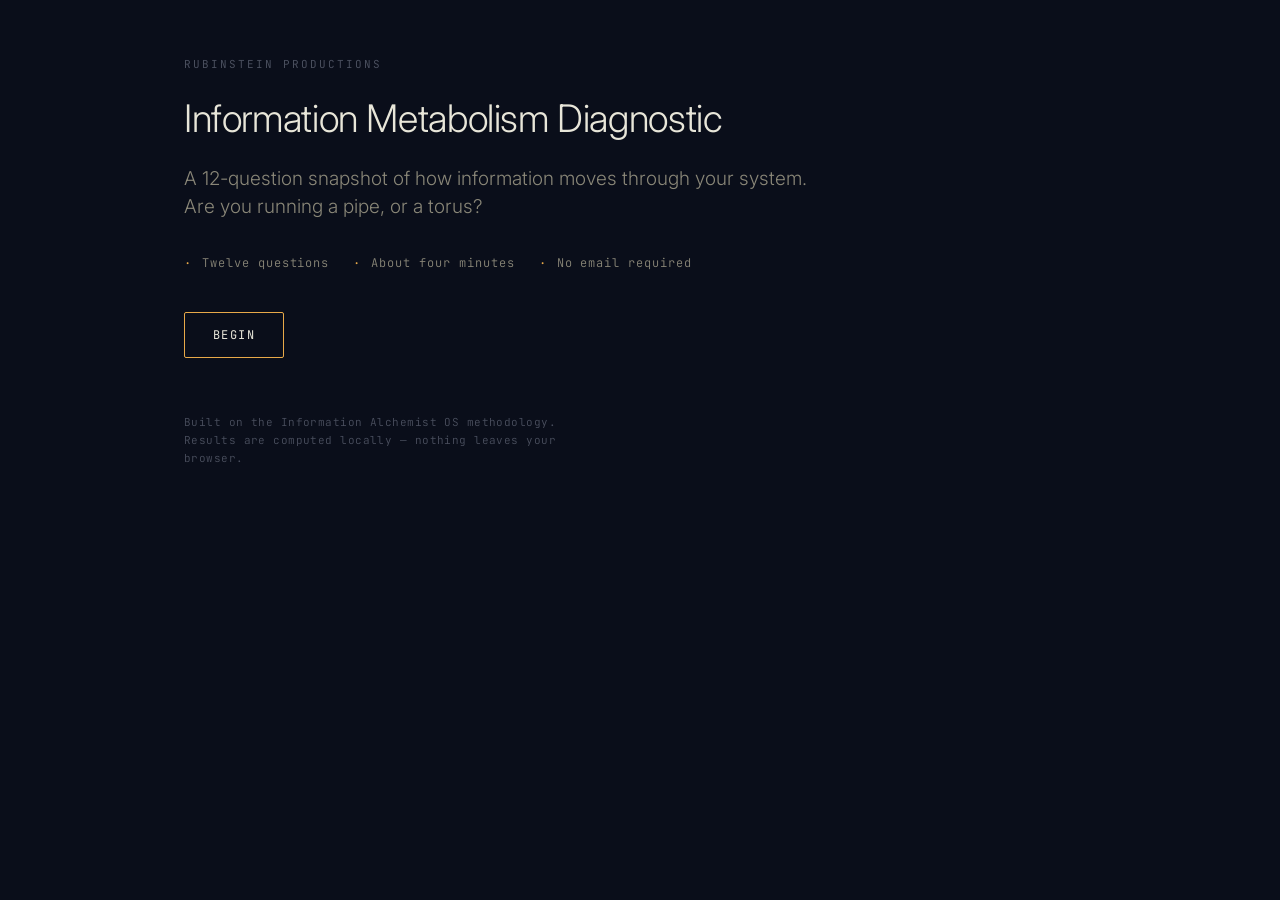
==== index.html @ d3498eb2 "init: Information Metabolism Diagnostic — Mode 2 MVP 12-question torus assessment with pure SVG repo" ====
<!DOCTYPE html>
<html lang="en">
<head>
  <meta charset="UTF-8">
  <meta name="viewport" content="width=device-width, initial-scale=1, viewport-fit=cover">
  <meta name="theme-color" content="#0a0e1a">
  <title>Information Metabolism Diagnostic · Rubinstein Productions</title>
  <meta name="description" content="A 12-question snapshot of how information moves through your system. Built on the torus framework.">

  <link rel="manifest" href="manifest.json">
  <link rel="icon" type="image/svg+xml" href="icon.svg">
  <link rel="apple-touch-icon" href="icon-192.png">

  <link rel="preconnect" href="https://fonts.googleapis.com">
  <link rel="preconnect" href="https://fonts.gstatic.com" crossorigin>
  <link href="https://fonts.googleapis.com/css2?family=JetBrains+Mono:wght@300;400;500&family=Inter:wght@300;400;500;600&display=swap" rel="stylesheet">

  <link rel="stylesheet" href="app.css">
</head>
<body>
  <main id="root" class="app"></main>
  <script src="app.js"></script>
</body>
</html>
---- app.css ----
/* Alchemy Diagnostic — Metabolic Luminescence design system
 * Background is a darkest navy-charcoal, never pure black.
 * Light is generated from within (no drop shadows; SVG glow filters only).
 * Sparse clinical typography. Generous negative space.
 */

:root {
  --bg:           #0a0e1a;
  --bg-card:      #0f1422;
  --bg-elev:     #131929;
  --line:         #2a3142;
  --line-soft:    #1a2034;

  --amber:        #e8a949;   /* intake — raw signal */
  --teal:         #3dd6b5;   /* transformation — processing */
  --violet:       #9b7fd4;   /* expression / meaning */
  --cyan:         #7fe8ff;   /* glitch / disruption */

  --ink:          #e8e6d9;   /* primary text */
  --ink-dim:      #8a8778;   /* secondary text */
  --ink-faint:    #4a4f5e;   /* tertiary / labels */

  --font-mono:    "JetBrains Mono", ui-monospace, Menlo, Consolas, monospace;
  --font-body:    "Inter", system-ui, -apple-system, sans-serif;

  --radius:       2px;
  --gutter:       24px;
  --max:          960px;
}

* { box-sizing: border-box; }

html, body {
  margin: 0;
  padding: 0;
  background: var(--bg);
  color: var(--ink);
  font-family: var(--font-body);
  font-weight: 300;
  font-size: 16px;
  line-height: 1.55;
  -webkit-font-smoothing: antialiased;
  -moz-osx-font-smoothing: grayscale;
}

body {
  min-height: 100vh;
  display: flex;
  flex-direction: column;
}

.app {
  width: 100%;
  max-width: var(--max);
  margin: 0 auto;
  padding: 56px var(--gutter) 80px;
  flex: 1;
}

body[data-embed="true"] .app {
  padding: 24px var(--gutter) 32px;
}

/* ============================================================
   TYPOGRAPHY
   ============================================================ */

.eyebrow {
  font-family: var(--font-mono);
  font-size: 11px;
  font-weight: 400;
  letter-spacing: 0.18em;
  color: var(--ink-faint);
  text-transform: uppercase;
  margin-bottom: 24px;
}

h1 {
  font-family: var(--font-body);
  font-size: 38px;
  font-weight: 300;
  line-height: 1.15;
  letter-spacing: -0.01em;
  margin: 0 0 24px;
  color: var(--ink);
}

h2 {
  font-family: var(--font-body);
  font-size: 24px;
  font-weight: 300;
  line-height: 1.35;
  margin: 0 0 32px;
  color: var(--ink);
}

p { margin: 0 0 16px; }

.lede {
  font-size: 19px;
  line-height: 1.5;
  color: var(--ink-dim);
  max-width: 38em;
  margin-bottom: 32px;
}

.section-title {
  font-family: var(--font-mono);
  font-size: 11px;
  font-weight: 400;
  letter-spacing: 0.18em;
  color: var(--ink-faint);
  text-transform: uppercase;
  margin-bottom: 16px;
}

.footnote {
  font-family: var(--font-mono);
  font-size: 11px;
  color: var(--ink-faint);
  letter-spacing: 0.04em;
  margin-top: 56px;
  max-width: 36em;
  line-height: 1.6;
}

.hint {
  font-family: var(--font-mono);
  font-size: 11px;
  letter-spacing: 0.06em;
  color: var(--ink-faint);
}

/* ============================================================
   BUTTONS
   ============================================================ */

.btn-primary {
  display: inline-block;
  background: transparent;
  color: var(--ink);
  border: 1px solid var(--amber);
  border-radius: var(--radius);
  padding: 14px 28px;
  font-family: var(--font-mono);
  font-size: 12px;
  font-weight: 400;
  letter-spacing: 0.12em;
  text-transform: uppercase;
  cursor: pointer;
  transition: background 0.18s ease, color 0.18s ease;
}

.btn-primary:hover,
.btn-primary:focus-visible {
  background: var(--amber);
  color: var(--bg);
  outline: none;
}

.btn-ghost {
  background: transparent;
  color: var(--ink-dim);
  border: 1px solid var(--line);
  border-radius: var(--radius);
  padding: 12px 22px;
  font-family: var(--font-mono);
  font-size: 11px;
  font-weight: 400;
  letter-spacing: 0.10em;
  text-transform: uppercase;
  cursor: pointer;
  transition: border-color 0.18s ease, color 0.18s ease;
}

.btn-ghost:hover,
.btn-ghost:focus-visible {
  border-color: var(--ink-dim);
  color: var(--ink);
  outline: none;
}

/* ============================================================
   LANDING
   ============================================================ */

.landing {
  max-width: 640px;
}

.landing .meta {
  list-style: none;
  padding: 0;
  margin: 0 0 40px;
  display: flex;
  flex-wrap: wrap;
  gap: 24px;
  font-family: var(--font-mono);
  font-size: 12px;
  letter-spacing: 0.08em;
  color: var(--ink-dim);
}

.landing .meta li::before {
  content: "·";
  color: var(--amber);
  margin-right: 10px;
}

/* ============================================================
   QUESTION
   ============================================================ */

.question {
  max-width: 720px;
}

.q-header {
  display: flex;
  justify-content: space-between;
  align-items: baseline;
  margin-bottom: 16px;
  font-family: var(--font-mono);
  font-size: 11px;
  letter-spacing: 0.12em;
  text-transform: uppercase;
}

.q-axis { color: var(--amber); }
.q-progress { color: var(--ink-faint); }

.q-dots {
  display: flex;
  gap: 6px;
  margin-bottom: 56px;
}

.q-dots .dot {
  width: 22px;
  height: 1px;
  background: var(--line);
  display: inline-block;
}

.q-dots .dot.done { background: var(--ink-dim); }
.q-dots .dot.active { background: var(--amber); height: 2px; }

.q-text {
  font-size: 26px;
  font-weight: 300;
  line-height: 1.35;
  margin: 0 0 40px;
  max-width: 30em;
  color: var(--ink);
}

.q-options {
  display: flex;
  flex-direction: column;
  gap: 10px;
  margin-bottom: 40px;
}

.opt {
  display: flex;
  align-items: center;
  gap: 18px;
  width: 100%;
  text-align: left;
  background: transparent;
  color: var(--ink-dim);
  border: 1px solid var(--line);
  border-radius: var(--radius);
  padding: 16px 20px;
  font-family: var(--font-body);
  font-size: 15px;
  font-weight: 300;
  cursor: pointer;
  transition: border-color 0.15s ease, color 0.15s ease, background 0.15s ease;
}

.opt:hover,
.opt:focus-visible {
  border-color: var(--ink-dim);
  color: var(--ink);
  outline: none;
}

.opt.selected {
  border-color: var(--amber);
  color: var(--ink);
  background: rgba(232, 169, 73, 0.06);
}

.opt-num {
  font-family: var(--font-mono);
  font-size: 12px;
  color: var(--ink-faint);
  width: 20px;
  flex-shrink: 0;
}

.opt.selected .opt-num { color: var(--amber); }

.opt-text { line-height: 1.4; }

.q-nav {
  display: flex;
  justify-content: space-between;
  align-items: center;
  gap: 16px;
}

/* ============================================================
   REPORT
   ============================================================ */

.report {
  max-width: 100%;
}

.report-header {
  margin-bottom: 40px;
  border-bottom: 1px solid var(--line);
  padding-bottom: 24px;
}

.report-header h1 {
  font-size: 32px;
  margin-bottom: 12px;
}

.report-meta {
  font-family: var(--font-mono);
  font-size: 11px;
  letter-spacing: 0.10em;
  color: var(--ink-faint);
  text-transform: uppercase;
}

.report-meta strong {
  color: var(--amber);
  font-weight: 400;
}

.charts {
  display: grid;
  grid-template-columns: 1fr 1fr;
  gap: 24px;
  margin-bottom: 32px;
}

.chart-card {
  background: var(--bg-card);
  border: 1px solid var(--line);
  border-radius: var(--radius);
  padding: 20px;
  display: flex;
  flex-direction: column;
  align-items: center;
}

.chart-title {
  font-family: var(--font-mono);
  font-size: 10px;
  letter-spacing: 0.18em;
  color: var(--ink-faint);
  text-transform: uppercase;
  margin-bottom: 12px;
  align-self: flex-start;
}

.chart {
  width: 100%;
  height: auto;
  max-width: 360px;
}

.chart .quad-label {
  font-family: "JetBrains Mono", monospace;
  font-size: 9px;
  font-weight: 500;
  letter-spacing: 0.12em;
  fill: var(--ink-dim);
}

.chart .quad-sub {
  font-family: "JetBrains Mono", monospace;
  font-size: 8px;
  letter-spacing: 0.06em;
  fill: var(--ink-faint);
  font-style: italic;
}

.chart .axis-label {
  font-family: "JetBrains Mono", monospace;
  font-size: 9px;
  letter-spacing: 0.16em;
  fill: var(--ink-faint);
}

.chart .radar-label {
  font-family: "JetBrains Mono", monospace;
  font-size: 10px;
  letter-spacing: 0.12em;
  fill: var(--ink-dim);
}

.scores {
  display: grid;
  grid-template-columns: repeat(4, 1fr);
  gap: 12px;
  margin-bottom: 40px;
}

.score-pill {
  background: var(--bg-card);
  border: 1px solid var(--line);
  border-radius: var(--radius);
  padding: 14px 16px;
  text-align: left;
}

.score-label {
  font-family: var(--font-mono);
  font-size: 9px;
  letter-spacing: 0.14em;
  color: var(--ink-faint);
  text-transform: uppercase;
  margin-bottom: 6px;
}

.score-value {
  font-family: var(--font-mono);
  font-size: 28px;
  font-weight: 300;
  color: var(--amber);
  line-height: 1;
}

.findings {
  margin-bottom: 40px;
}

.findings ul {
  list-style: none;
  padding: 0;
  margin: 0;
}

.findings li {
  padding: 14px 0 14px 28px;
  position: relative;
  border-bottom: 1px solid var(--line-soft);
  color: var(--ink);
  font-size: 16px;
  line-height: 1.5;
  max-width: 56em;
}

.findings li:last-child { border-bottom: none; }

.findings li::before {
  content: "→";
  position: absolute;
  left: 0;
  color: var(--amber);
  font-family: var(--font-mono);
}

.recommendations { margin-bottom: 48px; }

.rec-grid {
  display: grid;
  grid-template-columns: repeat(auto-fit, minmax(240px, 1fr));
  gap: 16px;
}

.rec {
  background: var(--bg-card);
  border: 1px solid var(--line);
  border-left: 2px solid var(--teal);
  border-radius: var(--radius);
  padding: 18px 20px;
}

.rec-tier {
  font-family: var(--font-mono);
  font-size: 10px;
  letter-spacing: 0.14em;
  color: var(--teal);
  text-transform: uppercase;
  margin-bottom: 10px;
}

.rec-body {
  font-size: 14px;
  line-height: 1.5;
  color: var(--ink-dim);
}

.report-footer {
  display: flex;
  justify-content: space-between;
  align-items: center;
  border-top: 1px solid var(--line);
  padding-top: 24px;
  font-family: var(--font-mono);
  font-size: 11px;
  letter-spacing: 0.10em;
  color: var(--ink-faint);
  text-transform: uppercase;
}

.report-actions {
  display: flex;
  gap: 12px;
}

/* ============================================================
   RESPONSIVE
   ============================================================ */

@media (max-width: 720px) {
  .app { padding: 32px 18px 64px; }
  h1 { font-size: 30px; }
  .q-text { font-size: 21px; }
  .charts { grid-template-columns: 1fr; }
  .scores { grid-template-columns: repeat(2, 1fr); }
  .report-footer { flex-direction: column; gap: 16px; align-items: flex-start; }
}

@media (max-width: 480px) {
  .opt { padding: 14px 16px; font-size: 14px; }
  .q-nav { flex-direction: column-reverse; align-items: stretch; gap: 12px; }
  .q-nav .btn-primary, .q-nav .btn-ghost { width: 100%; }
}

/* ============================================================
   PRINT — single-page report
   ============================================================ */

@media print {
  :root {
    --bg: #ffffff;
    --bg-card: #ffffff;
    --bg-elev: #ffffff;
    --line: #c8c4b8;
    --line-soft: #e0ddd2;
    --ink: #1a1a1a;
    --ink-dim: #4a4a4a;
    --ink-faint: #6b6560;
  }

  html, body { background: #ffffff; color: #1a1a1a; }

  .app {
    max-width: 100%;
    padding: 24px 32px;
  }

  .no-print { display: none !important; }

  .report-header { border-bottom-color: #c8c4b8; }
  .report-header h1 { font-size: 24px; }

  .charts { gap: 16px; margin-bottom: 20px; page-break-inside: avoid; }
  .chart-card { border-color: #c8c4b8; padding: 12px; page-break-inside: avoid; }

  .chart .quad-label, .chart .axis-label, .chart .radar-label, .chart .quad-sub {
    fill: #4a4a4a;
  }

  .scores { margin-bottom: 20px; }
  .score-pill { border-color: #c8c4b8; }
  .score-value { color: #c87941; }

  .findings li { border-bottom-color: #e0ddd2; color: #1a1a1a; font-size: 13px; padding: 8px 0 8px 22px; }
  .findings li::before { color: #c87941; }

  .rec { border-color: #c8c4b8; border-left-color: #2a8a73; }
  .rec-tier { color: #2a8a73; }
  .rec-body { color: #4a4a4a; font-size: 12px; }

  .report-footer { border-top-color: #c8c4b8; }
  .section-title, .eyebrow, .report-meta { color: #6b6560; }

  /* Force background graphics in SVG to render */
  * { -webkit-print-color-adjust: exact; print-color-adjust: exact; }
}
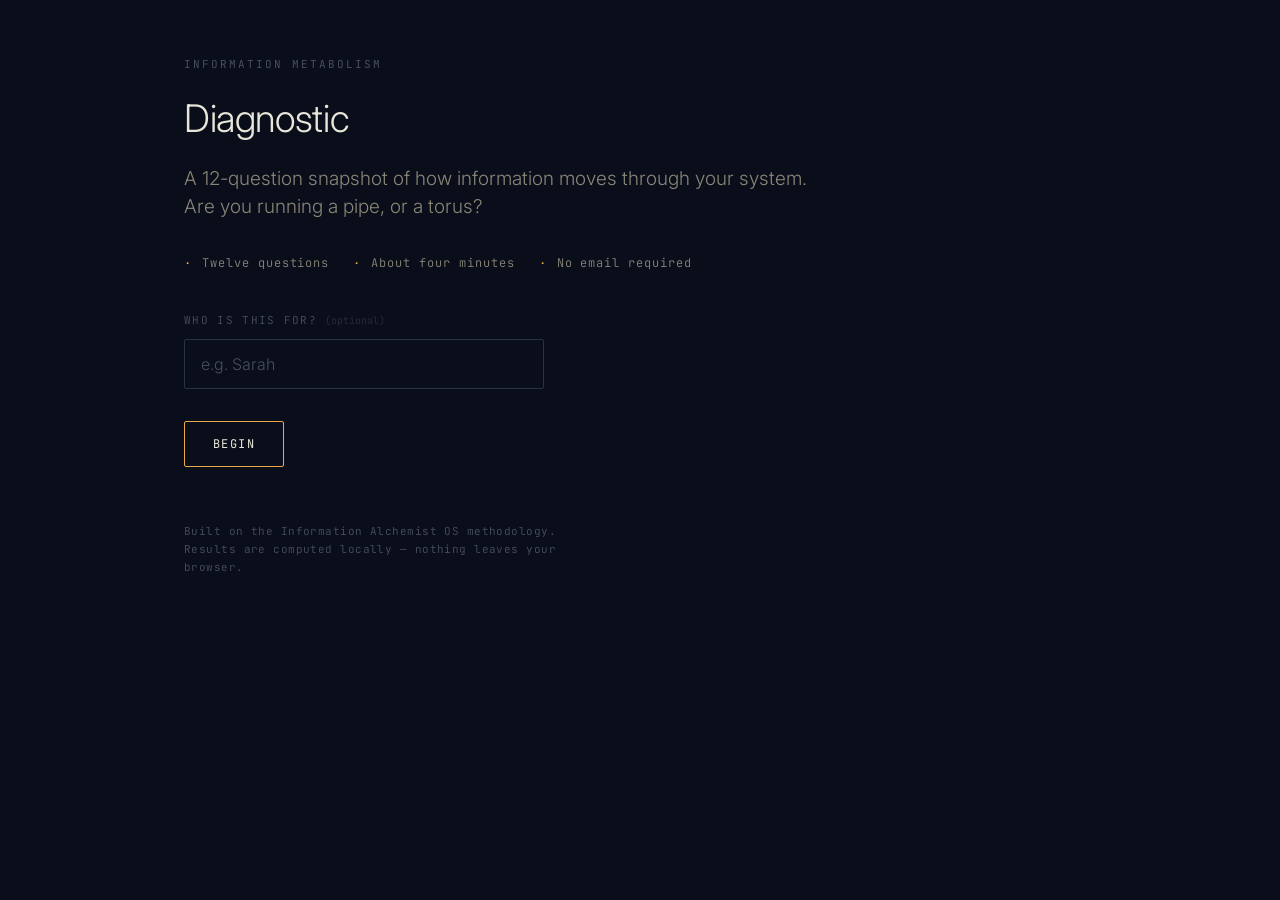
==== commit 5fe77b58: "Snapshot before parking-folder cleanup Co-Authored-By: Claude Opus 4.8 (1M context) <noreply@anthrop" ====
--- a/index.html
+++ b/index.html
@@ -4,7 +4,7 @@
   <meta charset="UTF-8">
   <meta name="viewport" content="width=device-width, initial-scale=1, viewport-fit=cover">
   <meta name="theme-color" content="#0a0e1a">
-  <title>Information Metabolism Diagnostic · Rubinstein Productions</title>
+  <title>Information Metabolism Diagnostic</title>
   <meta name="description" content="A 12-question snapshot of how information moves through your system. Built on the torus framework.">
 
   <link rel="manifest" href="manifest.json">
--- a/app.css
+++ b/app.css
@@ -205,6 +205,88 @@
   content: "·";
   color: var(--amber);
   margin-right: 10px;
+}
+
+/* ============================================================
+   FORM FIELDS (name + email inputs)
+   ============================================================ */
+
+.field {
+  margin-bottom: 32px;
+}
+
+.field-label {
+  display: block;
+  font-family: var(--font-mono);
+  font-size: 11px;
+  letter-spacing: 0.12em;
+  color: var(--ink-faint);
+  text-transform: uppercase;
+  margin-bottom: 10px;
+}
+
+.field-optional {
+  color: var(--ink-faint);
+  opacity: 0.5;
+  text-transform: none;
+  letter-spacing: 0;
+  font-size: 10px;
+}
+
+.field-input {
+  width: 100%;
+  max-width: 360px;
+  background: transparent;
+  color: var(--ink);
+  border: 1px solid var(--line);
+  border-radius: var(--radius);
+  padding: 14px 16px;
+  font-family: var(--font-body);
+  font-size: 16px;
+  font-weight: 300;
+  transition: border-color 0.18s ease;
+  -webkit-appearance: none;
+}
+
+.field-input::placeholder { color: var(--ink-faint); }
+
+.field-input:focus {
+  outline: none;
+  border-color: var(--amber);
+}
+
+/* ============================================================
+   EMAIL GATE
+   ============================================================ */
+
+.email-gate {
+  max-width: 640px;
+}
+
+.gate-actions {
+  display: flex;
+  align-items: center;
+  gap: 24px;
+  flex-wrap: wrap;
+}
+
+.btn-text {
+  background: transparent;
+  border: none;
+  color: var(--ink-faint);
+  font-family: var(--font-mono);
+  font-size: 11px;
+  letter-spacing: 0.10em;
+  text-transform: uppercase;
+  cursor: pointer;
+  padding: 0;
+  transition: color 0.18s ease;
+}
+
+.btn-text:hover,
+.btn-text:focus-visible {
+  color: var(--ink-dim);
+  outline: none;
 }
 
 /* ============================================================
@@ -499,6 +581,39 @@
   color: var(--ink-dim);
 }
 
+.rec.cta {
+  border-left-color: var(--amber);
+  background: rgba(232, 169, 73, 0.04);
+}
+
+.rec.cta .rec-tier {
+  color: var(--amber);
+}
+
+.btn-booking {
+  display: inline-block;
+  margin-top: 14px;
+  background: var(--amber);
+  color: var(--bg);
+  border: none;
+  border-radius: var(--radius);
+  padding: 12px 20px;
+  font-family: var(--font-mono);
+  font-size: 11px;
+  font-weight: 400;
+  letter-spacing: 0.12em;
+  text-transform: uppercase;
+  text-decoration: none;
+  cursor: pointer;
+  transition: opacity 0.18s ease;
+}
+
+.btn-booking:hover,
+.btn-booking:focus-visible {
+  opacity: 0.85;
+  outline: none;
+}
+
 .report-footer {
   display: flex;
   justify-content: space-between;
@@ -560,6 +675,7 @@
   }
 
   .no-print { display: none !important; }
+  .btn-booking { display: none !important; }
 
   .report-header { border-bottom-color: #c8c4b8; }
   .report-header h1 { font-size: 24px; }
